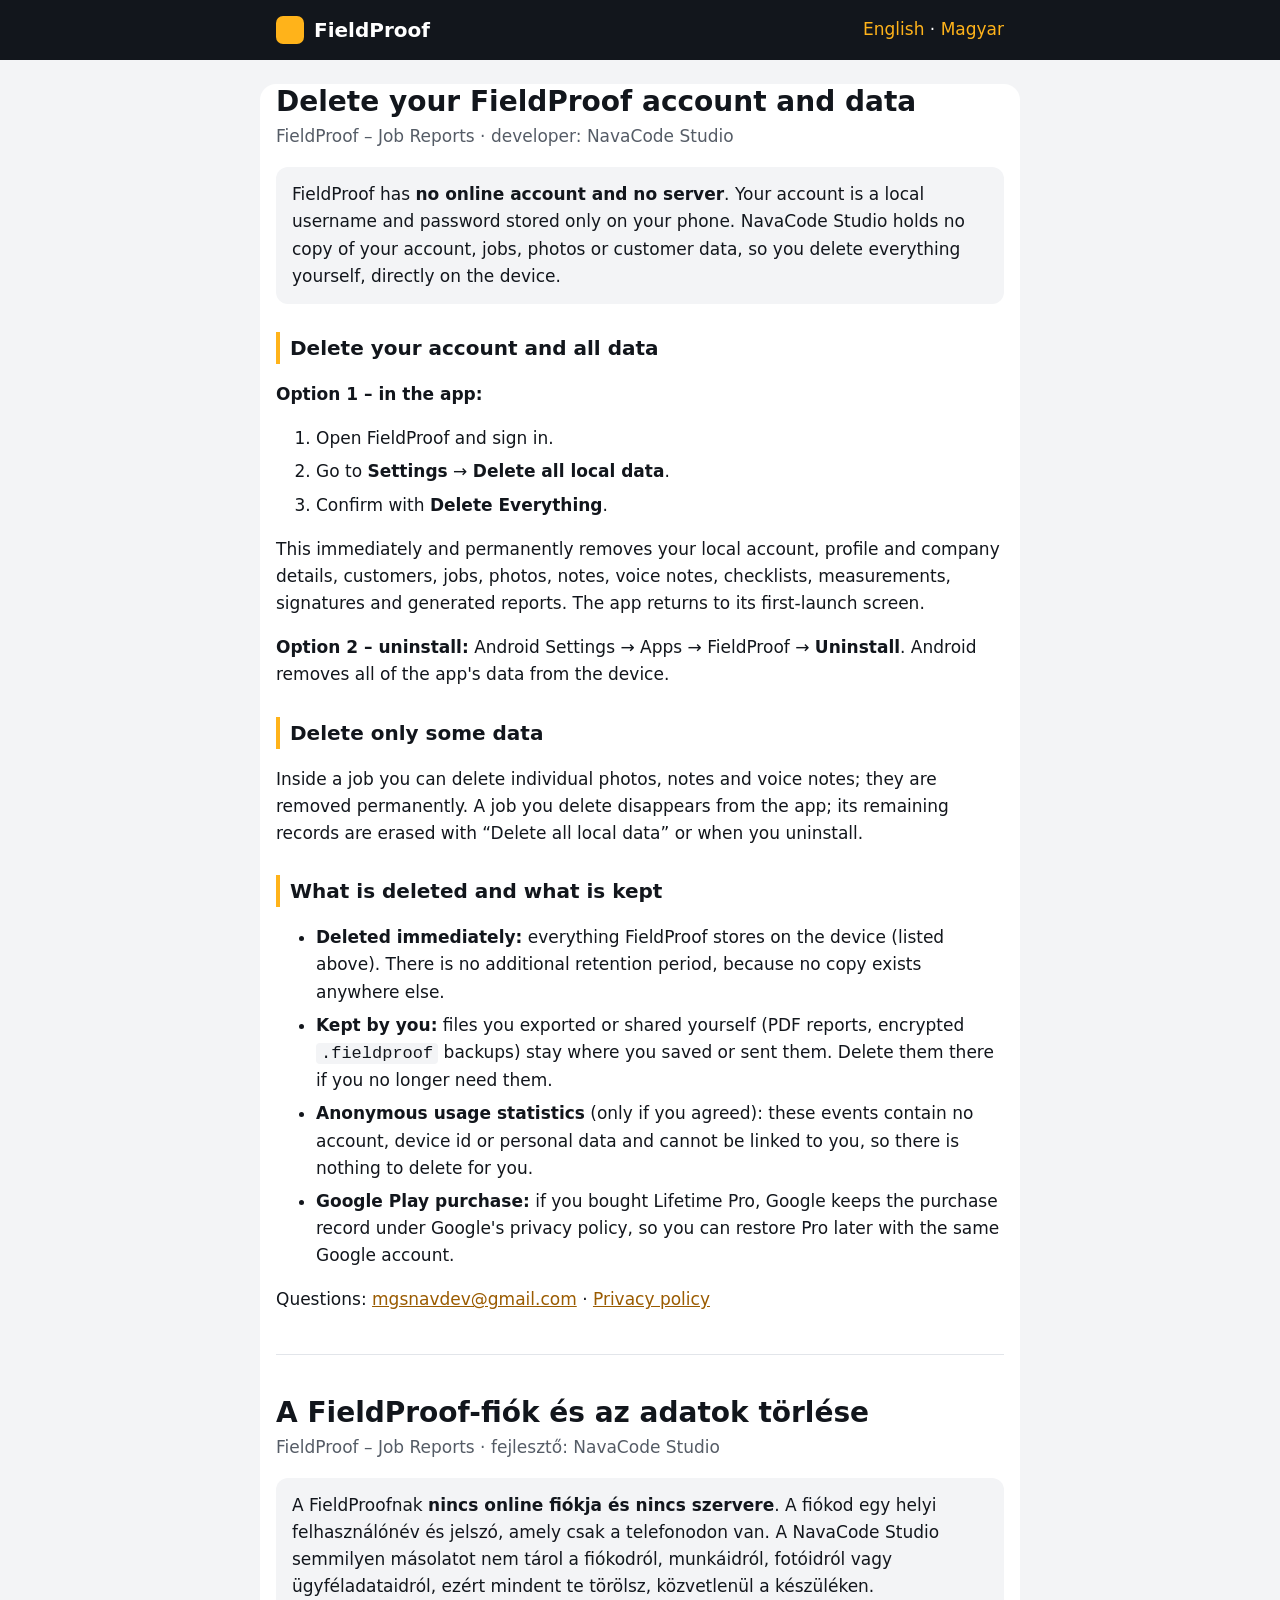
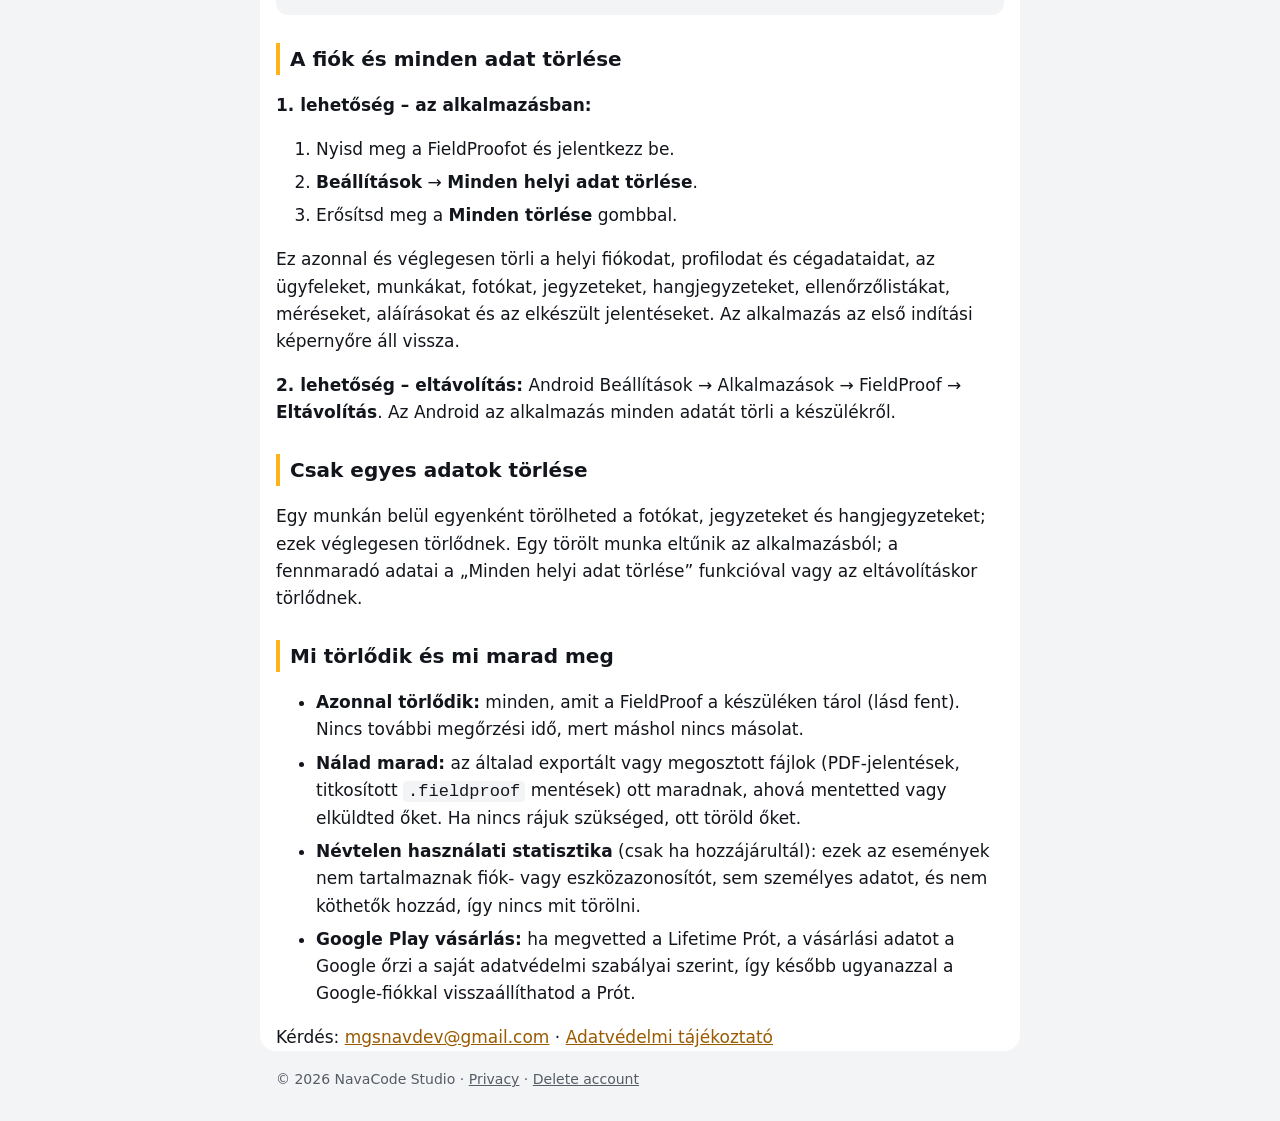
==== delete-account.html @ 519d34b0 "Add files via upload" ====
<!doctype html>
<html lang="en">
<head>
<meta charset="utf-8">
<meta name="viewport" content="width=device-width, initial-scale=1">
<title>FieldProof – Delete Account and Data</title>
<meta name="description" content="How to delete your FieldProof account and data.">
<link rel="stylesheet" href="style.css">
</head>
<body>
<header class="top">
  <div class="wrap">
    <a class="brand" href="./"><span class="mark" aria-hidden="true"></span>FieldProof</a>
    <nav><a href="#en">English</a> · <a href="#hu">Magyar</a></nav>
  </div>
</header>
<main class="wrap">

<section id="en" lang="en">
<h1>Delete your FieldProof account and data</h1>
<p class="meta">FieldProof – Job Reports · developer: NavaCode Studio</p>

<div class="box">
  FieldProof has <strong>no online account and no server</strong>. Your account is a local username and password
  stored only on your phone. NavaCode Studio holds no copy of your account, jobs, photos or customer data,
  so you delete everything yourself, directly on the device.
</div>

<h2>Delete your account and all data</h2>
<p><strong>Option 1 – in the app:</strong></p>
<ol>
  <li>Open FieldProof and sign in.</li>
  <li>Go to <strong>Settings</strong> → <strong>Delete all local data</strong>.</li>
  <li>Confirm with <strong>Delete Everything</strong>.</li>
</ol>
<p>This immediately and permanently removes your local account, profile and company details, customers, jobs,
photos, notes, voice notes, checklists, measurements, signatures and generated reports. The app returns to its first-launch screen.</p>

<p><strong>Option 2 – uninstall:</strong> Android Settings → Apps → FieldProof → <strong>Uninstall</strong>.
Android removes all of the app's data from the device.</p>

<h2>Delete only some data</h2>
<p>Inside a job you can delete individual photos, notes and voice notes; they are removed permanently.
A job you delete disappears from the app; its remaining records are erased with “Delete all local data” or when you uninstall.</p>

<h2>What is deleted and what is kept</h2>
<ul>
  <li><strong>Deleted immediately:</strong> everything FieldProof stores on the device (listed above). There is no additional retention period, because no copy exists anywhere else.</li>
  <li><strong>Kept by you:</strong> files you exported or shared yourself (PDF reports, encrypted <code>.fieldproof</code> backups) stay where you saved or sent them. Delete them there if you no longer need them.</li>
  <li><strong>Anonymous usage statistics</strong> (only if you agreed): these events contain no account, device id or personal data and cannot be linked to you, so there is nothing to delete for you.</li>
  <li><strong>Google Play purchase:</strong> if you bought Lifetime Pro, Google keeps the purchase record under Google's privacy policy, so you can restore Pro later with the same Google account.</li>
</ul>

<p>Questions: <a href="mailto:mgsnavdev@gmail.com">mgsnavdev@gmail.com</a> · <a href="privacy.html">Privacy policy</a></p>
</section>

<hr>

<section id="hu" lang="hu">
<h1>A FieldProof-fiók és az adatok törlése</h1>
<p class="meta">FieldProof – Job Reports · fejlesztő: NavaCode Studio</p>

<div class="box">
  A FieldProofnak <strong>nincs online fiókja és nincs szervere</strong>. A fiókod egy helyi felhasználónév és jelszó,
  amely csak a telefonodon van. A NavaCode Studio semmilyen másolatot nem tárol a fiókodról, munkáidról, fotóidról
  vagy ügyféladataidról, ezért mindent te törölsz, közvetlenül a készüléken.
</div>

<h2>A fiók és minden adat törlése</h2>
<p><strong>1. lehetőség – az alkalmazásban:</strong></p>
<ol>
  <li>Nyisd meg a FieldProofot és jelentkezz be.</li>
  <li><strong>Beállítások</strong> → <strong>Minden helyi adat törlése</strong>.</li>
  <li>Erősítsd meg a <strong>Minden törlése</strong> gombbal.</li>
</ol>
<p>Ez azonnal és véglegesen törli a helyi fiókodat, profilodat és cégadataidat, az ügyfeleket, munkákat, fotókat,
jegyzeteket, hangjegyzeteket, ellenőrzőlistákat, méréseket, aláírásokat és az elkészült jelentéseket. Az alkalmazás az első indítási képernyőre áll vissza.</p>

<p><strong>2. lehetőség – eltávolítás:</strong> Android Beállítások → Alkalmazások → FieldProof → <strong>Eltávolítás</strong>.
Az Android az alkalmazás minden adatát törli a készülékről.</p>

<h2>Csak egyes adatok törlése</h2>
<p>Egy munkán belül egyenként törölheted a fotókat, jegyzeteket és hangjegyzeteket; ezek véglegesen törlődnek.
Egy törölt munka eltűnik az alkalmazásból; a fennmaradó adatai a „Minden helyi adat törlése” funkcióval vagy az eltávolításkor törlődnek.</p>

<h2>Mi törlődik és mi marad meg</h2>
<ul>
  <li><strong>Azonnal törlődik:</strong> minden, amit a FieldProof a készüléken tárol (lásd fent). Nincs további megőrzési idő, mert máshol nincs másolat.</li>
  <li><strong>Nálad marad:</strong> az általad exportált vagy megosztott fájlok (PDF-jelentések, titkosított <code>.fieldproof</code> mentések) ott maradnak, ahová mentetted vagy elküldted őket. Ha nincs rájuk szükséged, ott töröld őket.</li>
  <li><strong>Névtelen használati statisztika</strong> (csak ha hozzájárultál): ezek az események nem tartalmaznak fiók- vagy eszközazonosítót, sem személyes adatot, és nem köthetők hozzád, így nincs mit törölni.</li>
  <li><strong>Google Play vásárlás:</strong> ha megvetted a Lifetime Prót, a vásárlási adatot a Google őrzi a saját adatvédelmi szabályai szerint, így később ugyanazzal a Google-fiókkal visszaállíthatod a Prót.</li>
</ul>

<p>Kérdés: <a href="mailto:mgsnavdev@gmail.com">mgsnavdev@gmail.com</a> · <a href="privacy.html#hu">Adatvédelmi tájékoztató</a></p>
</section>

</main>
<footer class="wrap foot">© 2026 NavaCode Studio · <a href="privacy.html">Privacy</a> · <a href="delete-account.html">Delete account</a></footer>
</body>
</html>
---- style.css ----
:root {
  --bg: #f3f4f6;
  --card: #ffffff;
  --ink: #12161c;
  --muted: #555c66;
  --amber: #ffb31a;
  --line: #e2e5ea;
  --link: #9a5b00;
}
@media (prefers-color-scheme: dark) {
  :root {
    --bg: #12161c;
    --card: #1c222b;
    --ink: #eef0f3;
    --muted: #a8b0ba;
    --line: #2c333d;
    --link: #ffb31a;
  }
}
* { box-sizing: border-box; }
body {
  margin: 0;
  background: var(--bg);
  color: var(--ink);
  font: 17px/1.6 system-ui, -apple-system, "Segoe UI", Roboto, sans-serif;
}
.wrap { max-width: 760px; margin: 0 auto; padding: 0 16px; }
.top { background: #12161c; color: #fff; }
.top .wrap { display: flex; align-items: center; justify-content: space-between; min-height: 60px; gap: 12px; flex-wrap: wrap; }
.brand { color: #fff; text-decoration: none; font-weight: 700; font-size: 20px; display: flex; align-items: center; gap: 10px; }
.mark { width: 28px; height: 28px; border-radius: 7px; background: var(--amber); display: inline-block; }
.top nav a { color: var(--amber); text-decoration: none; }
main { background: var(--card); margin-top: 24px; margin-bottom: 24px; padding-top: 8px; padding-bottom: 24px; border-radius: 16px; }
h1 { font-size: 28px; line-height: 1.25; margin: 24px 0 4px; }
h2 { font-size: 20px; margin: 28px 0 8px; padding-left: 10px; border-left: 4px solid var(--amber); }
.meta { color: var(--muted); margin-top: 0; }
.box { background: var(--bg); border-radius: 12px; padding: 14px 16px; margin: 16px 0; }
a { color: var(--link); }
hr { border: 0; border-top: 1px solid var(--line); margin: 40px 0; }
li { margin: 6px 0; }
code { background: var(--bg); padding: 1px 5px; border-radius: 4px; }
.foot { color: var(--muted); font-size: 14px; padding-bottom: 32px; }
.foot a { color: var(--muted); }
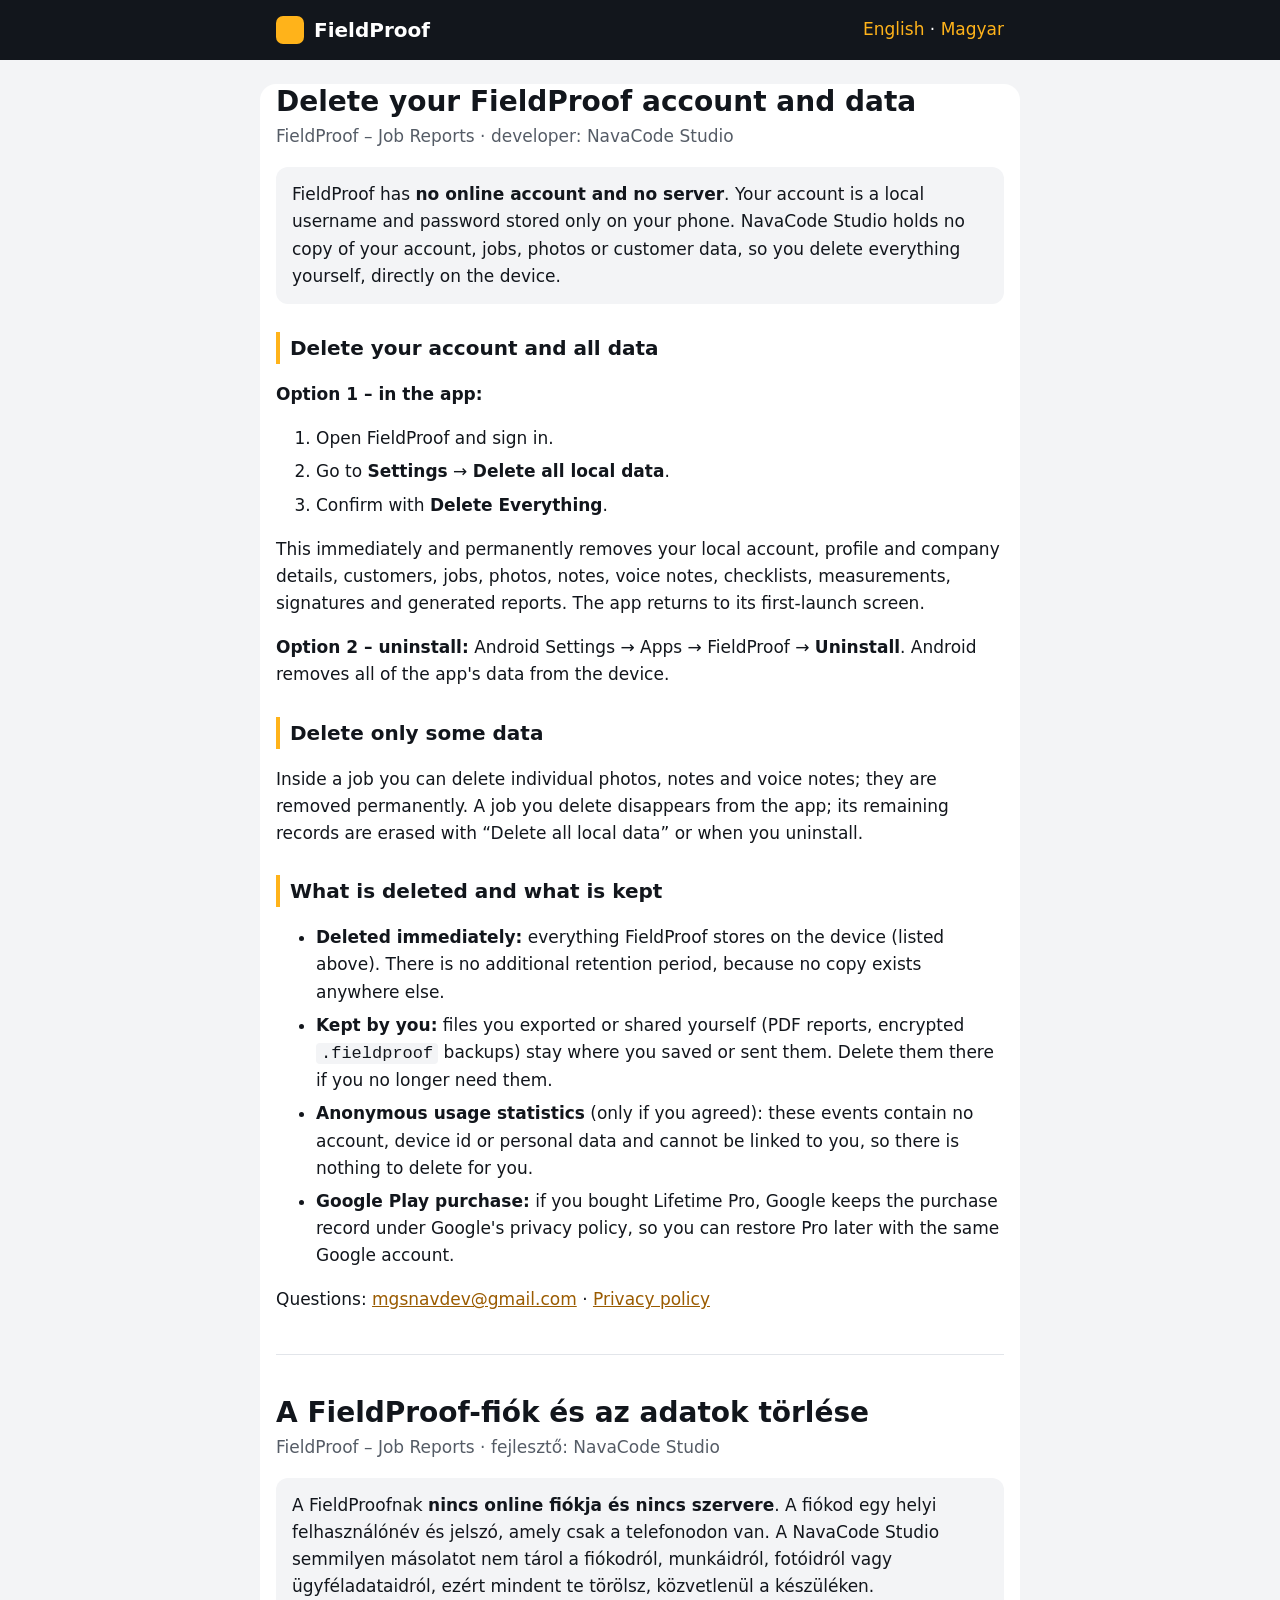
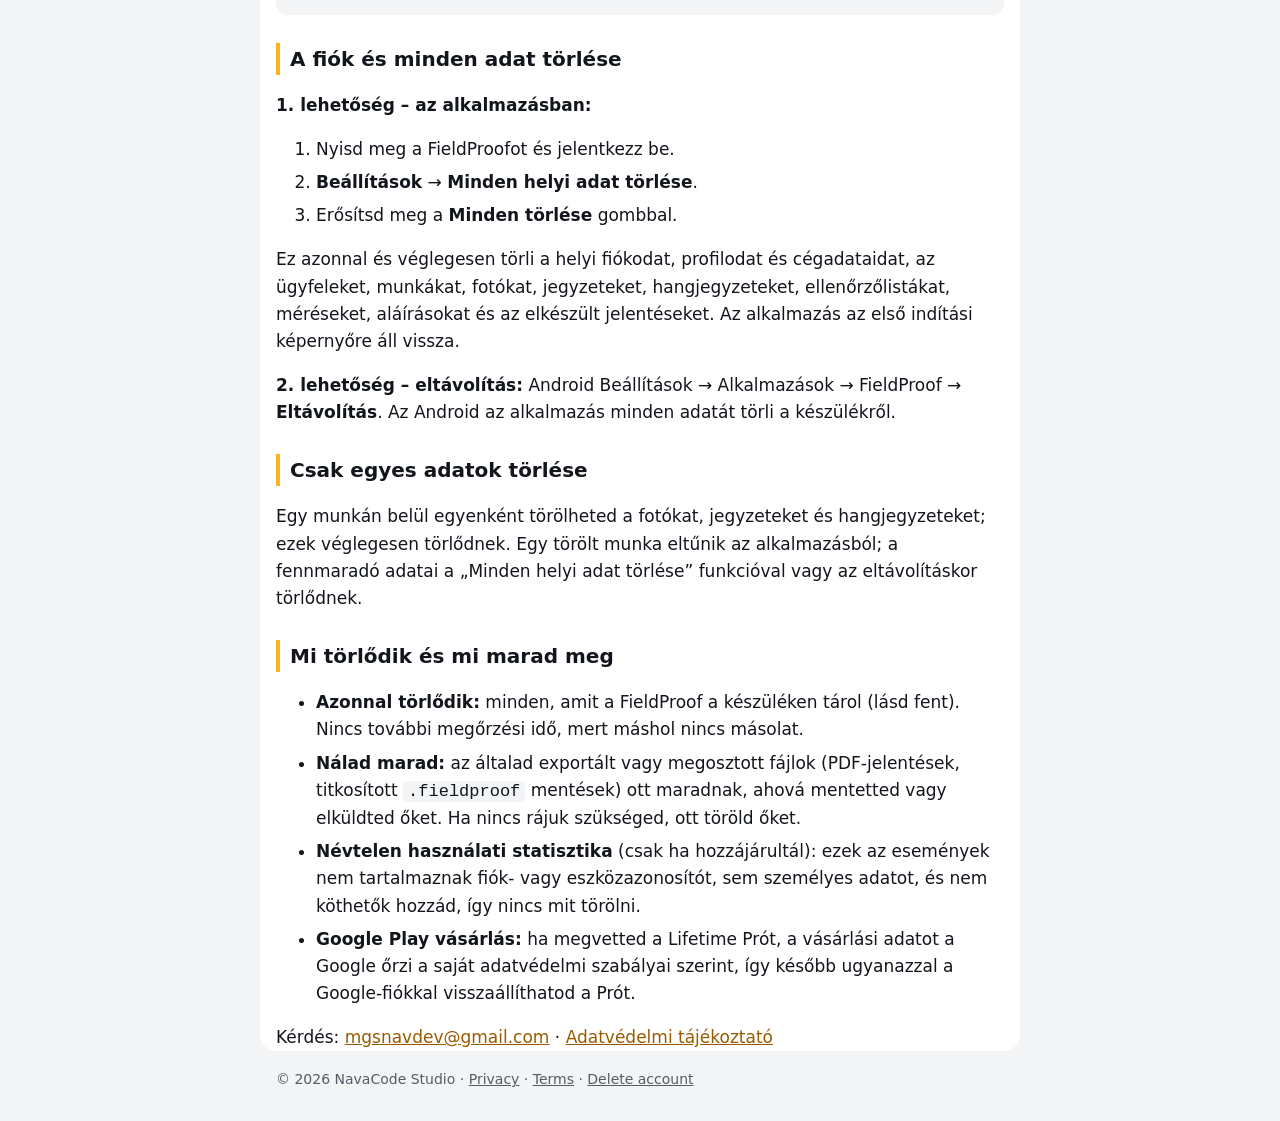
==== commit 9de7490a: "Add files via upload" ====
--- a/delete-account.html
+++ b/delete-account.html
@@ -95,6 +95,6 @@
 </section>
 
 </main>
-<footer class="wrap foot">© 2026 NavaCode Studio · <a href="privacy.html">Privacy</a> · <a href="delete-account.html">Delete account</a></footer>
+<footer class="wrap foot">© 2026 NavaCode Studio · <a href="privacy.html">Privacy</a> · <a href="terms.html">Terms</a> · <a href="delete-account.html">Delete account</a></footer>
 </body>
 </html>
